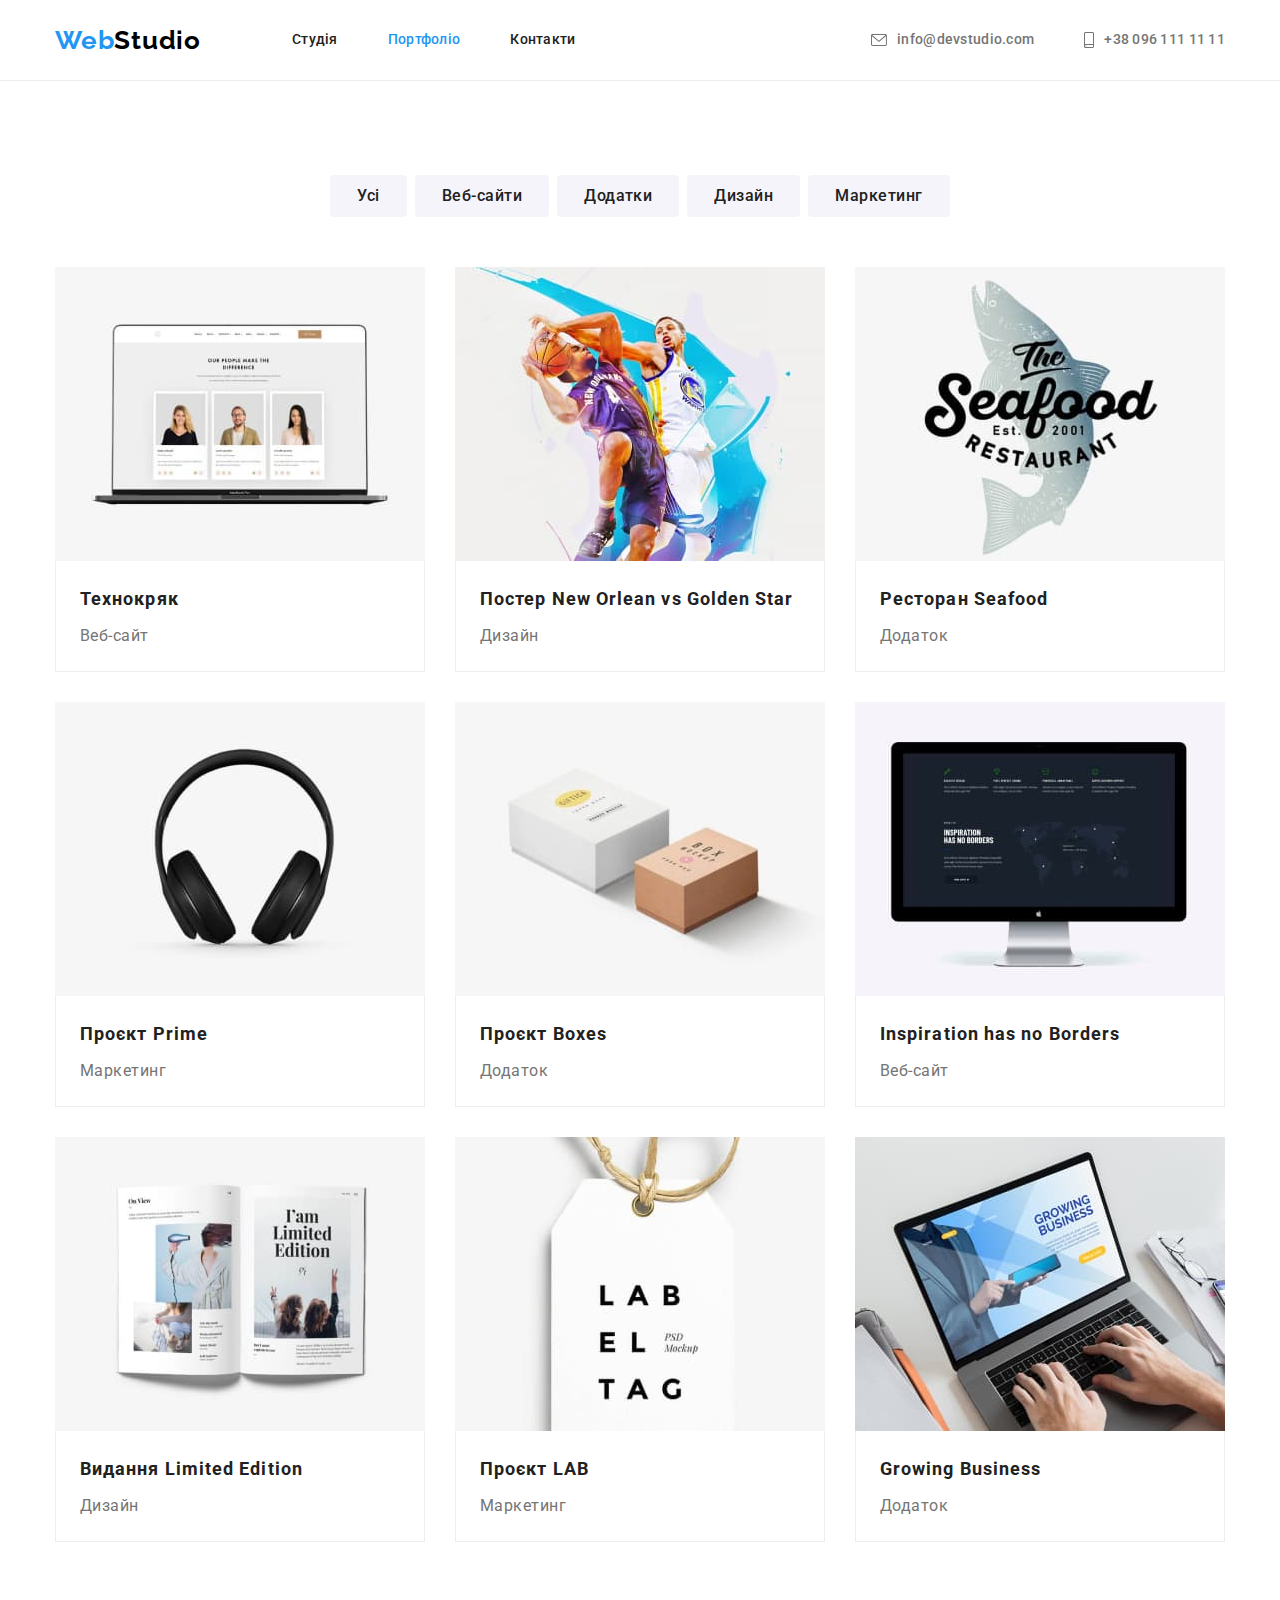
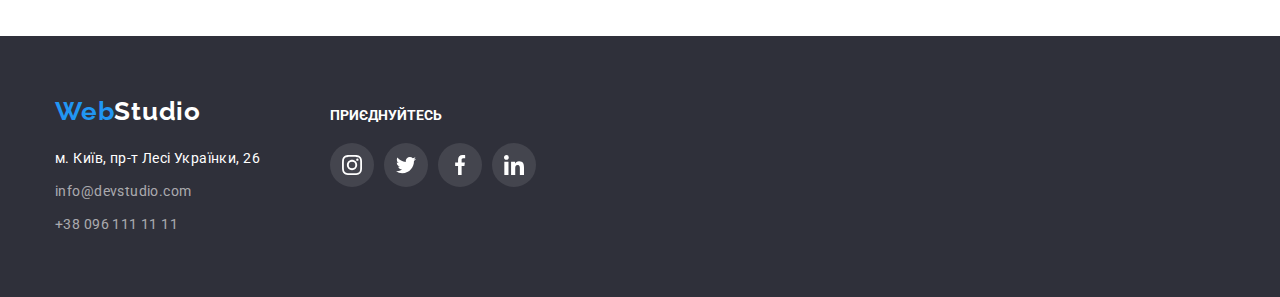
==== portfolio.html @ 3e7839a6 "ДЗ№5" ====
<!DOCTYPE html>
<html lang="uk">
  <head>
    <meta charset="UTF-8" />
    <meta http-equiv="X-UA-Compatible" content="IE=edge" />
    <meta name="viewport" content="width=device-width, initial-scale=1.0" />
    <title>Portfolio</title>
    <link rel="preconnect" href="https://fonts.googleapis.com" />
    <link rel="preconnect" href="https://fonts.gstatic.com" crossorigin />
    <link
      href="https://fonts.googleapis.com/css2?family=Raleway:wght@700&family=Roboto:wght@400;500;700;900&display=swap"
      rel="stylesheet"
    />
    <link
      rel="stylesheet"
      href="https://cdnjs.cloudflare.com/ajax/libs/modern-normalize/1.1.0/modern-normalize.min.css"
    />
    <link rel="stylesheet" href="./css/style.css" />
  </head>
  <body>
    <!--Шапка сайту-->
    <header class="page-header">
      <div class="container nav-contacts">
        <a class="logo link" href="index.html"
          >Web<span class="logo-wrap">Studio</span>
        </a>
        <nav class="main-nav">
          <ul class="nav list">
            <li class="item">
              <a class="site-nav link" href="./index.html">Студія</a>
            </li>
            <li class="item">
              <a class="site-nav link current" href="./portfolio.html"
                >Портфоліо</a
              >
            </li>
            <li class="item">
              <a class="site-nav link" href="#">Контакти</a>
            </li>
          </ul>
        </nav>
        <ul class="contacts list">
          <li class="item">
            <a class="contacts-header link" href="mailto:info@devstudio.com"
              ><svg class="contacts-icon" width="16px" height="12px">
                <use href="./imges/sprite.svg#icon-envelope"></use>
              </svg>
              info@devstudio.com
            </a>
          </li>
          <li class="item">
            <a class="contacts-header link" href="tel:+380961111111"
              ><svg class="contacts-icon" width="10px" height="16px">
                <use href="./imges/sprite.svg#icon-smartphone"></use>
              </svg>
              +38 096 111 11 11</a
            >
          </li>
        </ul>
      </div>
    </header>
    <main>
      <!--Герой-->
      <section class="section">
        <div class="container">
          <h1 class="visually-hidden">Наші проекти</h1>
          <ul class="button-portfolio list">
            <li><button class="filter-button" type="button">Усі</button></li>
            <li>
              <button class="filter-button" type="button">Веб-сайти</button>
            </li>
            <li>
              <button class="filter-button" type="button">Додатки</button>
            </li>
            <li><button class="filter-button" type="button">Дизайн</button></li>
            <li>
              <button class="filter-button" type="button">Маркетинг</button>
            </li>
          </ul>
          <ul class="list project">
            <li class="works">
              <a class="project-list link" href="#"
                ><img
                  src="./imges/technokryk.jpg"
                  alt="websit-technokryk"
                  width="370"
                />
                <div class="project-boder">
                  <h2 class="section-project">Технокряк</h2>
                  <p class="project-text">Веб-сайт</p>
                </div>
              </a>
            </li>
            <li class="works">
              <a class="project-list link" href="#"
                ><img
                  src="./imges/poster_new_orlean.jpg"
                  alt="poster-new-orlean-wih-golden-star"
                  width="370"
                />
                <div class="project-boder">
                  <h2 class="section-project">
                    Постер New Orlean vs Golden Star
                  </h2>
                  <p class="project-text">Дизайн</p>
                </div>
              </a>
            </li>
            <li class="works">
              <a class="project-list link" href="#"
                ><img
                  src="./imges/restaurant_seafood.jpg"
                  alt="banner-seafood-restaurant"
                  width="370"
                />
                <div class="project-boder">
                  <h2 class="section-project">Ресторан Seafood</h2>
                  <p class="project-text">Додаток</p>
                </div>
              </a>
            </li>
            <li class="works">
              <a class="project-list link" href="#"
                ><img
                  src="./imges/project_prime.jpg"
                  alt="headphones"
                  width="370"
                />
                <div class="project-boder">
                  <h2 class="section-project">Проєкт Prime</h2>
                  <p class="project-text">Маркетинг</p>
                </div>
              </a>
            </li>
            <li class="works">
              <a class="project-list link" href="#"
                ><img
                  src="./imges/project_box.jpg"
                  alt="two-boxes"
                  width="370"
                />
                <div class="project-boder">
                  <h2 class="section-project">Проєкт Boxes</h2>
                  <p class="project-text">Додаток</p>
                </div>
              </a>
            </li>
            <li class="works">
              <a class="project-list link" href="#"
                ><img
                  src="./imges/inspiration_hasnt_boders.jpg"
                  alt="websit-inspiration-hasnt-boders"
                  width="370"
                />
                <div class="project-boder">
                  <h2 class="section-project">Inspiration has no Borders</h2>
                  <p class="project-text">Веб-сайт</p>
                </div>
              </a>
            </li>
            <li class="works">
              <a class="project-list link" href="#"
                ><img
                  src="./imges/limitid_edition.jpg"
                  alt="book"
                  width="370"
                />
                <div class="project-boder">
                  <h2 class="section-project">Видання Limited Edition</h2>
                  <p class="project-text">Дизайн</p>
                </div>
              </a>
            </li>
            <li class="works">
              <a class="project-list link" href="#"
                ><img src="./imges/project_lab.jpg" alt="label" width="370" />
                <div class="project-boder">
                  <h2 class="section-project">Проєкт LAB</h2>
                  <p class="project-text">Маркетинг</p>
                </div>
              </a>
            </li>
            <li class="works">
              <a class="project-list link" href="#"
                ><img
                  src="./imges/growing_business.jpg"
                  alt="laptop-with-app"
                  width="370"
                />
                <div class="project-boder">
                  <h2 class="section-project">Growing Business</h2>
                  <p class="project-text">Додаток</p>
                </div>
              </a>
            </li>
          </ul>
        </div>
      </section>
    </main>
    <!--Футтер-->
    <footer class="footer">
      <div class="container footer-container">
        <div>
          <a class="logo link" href="#"
            >Web<span class="logo-footer">Studio</span>
          </a>
          <address>
            <ul class="list">
              <li class="list-footer">
                <a
                  class="footer-address link"
                  href="https://goo.gl/maps/43y1ShWH6YqDdSyP7"
                  target="_blank"
                  rel="noopener nofollow noreferrer "
                  >м. Київ, пр-т Лесі Українки, 26
                </a>
              </li>
              <li class="list-footer">
                <a class="footer-contacts link" href="mailto:info@devstudio.com"
                  >info@devstudio.com</a
                >
              </li>
              <li class="list-footer">
                <a class="footer-contacts link" href="tel:+380961111111"
                  >+38 096 111 11 11</a
                >
              </li>
            </ul>
          </address>
        </div>
        <div class="footer-icon">
          <h2 class="social-title">ПРИЄДНУЙТЕСЬ</h2>
          <ul class="footer-social-list list">
            <li>
              <a class="footer-social-icon" href="#">
                <svg width="20" height="20">
                  <use href="./imges/sprite.svg#icon-instagram"></use>
                </svg>
              </a>
            </li>
            <li>
              <a class="footer-social-icon" href="#">
                <svg width="20" height="20">
                  <use href="./imges/sprite.svg#icon-twiter"></use>
                </svg>
              </a>
            </li>
            <li>
              <a class="footer-social-icon" href="#">
                <svg width="20" height="20">
                  <use href="./imges/sprite.svg#icon-facebook"></use>
                </svg>
              </a>
            </li>
            <li>
              <a class="footer-social-icon" href="#">
                <svg width="20" height="20">
                  <use href="./imges/sprite.svg#icon-linkedin"></use>
                </svg>
              </a>
            </li>
          </ul>
        </div>
      </div>
    </footer>
  </body>
</html>
---- css/style.css ----
/*колір основного тексту #212121;*/
/*колір допоміжного тексту #757575;*/
/*білий колір #FFFFFF;*/
/*акцент  #2196F3;*/

:root {
    --main-font: 'Roboto', sans-serif;
    /*колір-змінні*/
    --main-color:#212121;
    --secondary-color:#757575;
    --akcent-color:#2196F3;
    --white-color:#FFFFFF;
    --logo-secondary-color: #000000;
    --hero-footer-background:#2F303A;
    --background-team:#F5F4FA;
    --button-hover:#188CE8;
    --footer-contact-color:rgba(255, 255, 255, 0.6);
    --icon-color: #AFB1B8;

}
body{
    background-color:var(--white-color);
    font-family:var(--main-font);
    color:var(--main-color);
    font-size: 14px;
}
.list {
    padding: 0;
    margin: 0;
    list-style: none;
}
.link {
    text-decoration: none;
    font-style: normal;
}
ul,h1,h2,h3,p{
    margin: 0;
    padding: 0;
}
img {
    display: block;
}
.container {
    margin-left: auto;
    margin-right: auto;
    padding-left: 15px;
    padding-right: 15px;
    width: 1200px;
    /* outline: 2px dashed blueviolet; */
}

 /*Шапка сайту*/
 .page-header{
    border-bottom: 1px solid #ECECEC;
 }
.nav-contacts{
    align-items: center;
    display: flex;
}
.logo{
    color: var(--akcent-color);
    font-family: 'Raleway';
    font-weight: 700;
    font-size: 26px;
    line-height: 1.19;
    letter-spacing: 0.03em;
    
}
.logo-wrap{
    color: var(--logo-secondary-color);
}
.nav{
    display: flex;
}

.nav .item +.item{
    margin-left: 50px;
}
.main-nav{
    margin-left: 91px;
}
.site-nav{
    display: block;
    padding-top: 32px;
    padding-bottom: 32px;

    color: var(--main-color);
    font-weight: 500;
    line-height: 1.14;
    letter-spacing: 0.02em
}
.site-nav:hover, .site-nav:focus{
    color: var(--akcent-color);
}
.contacts{
    display: flex;
    margin-left: auto;
}
.contacts .item + .item{
margin-left: 50px;
}
.contacts-header {
    align-items: center;
    display: flex;
    padding-top: 32px;
    padding-bottom: 32px;
    
    color: var(--secondary-color);
    font-weight: 500;
    line-height: 1.14;
    letter-spacing: 0.02em;
}
.contacts-header:hover,.contacts-header:focus{
    color: var(--akcent-color);
}
.contacts-icon{
    fill: currentColor;
    margin-right: 10px;
}

/*Герой*/
.hero{
    
    background-size: cover;
    background-position: center;
    background-repeat: no-repeat;
    background-image:linear-gradient( to right,rgba(47, 48, 58, 0.4),rgba(47, 48, 58, 0.4)),url(../imges/header.jpg);
    margin-left: auto;
    margin-right: auto;
    max-width: 1600px;
    padding-top: 200px;
    padding-bottom: 200px;
    text-align: center;
    background-color:rgba(47, 48, 58, 0.4);
}
.hero-text{
    margin-bottom: 30px;
    margin-left: auto;
    margin-right: auto;
    text-align: center;
    width: 696px;
    
    color:var(--white-color);
    font-weight: 900;
    font-size: 44px;
    line-height: 1.36;
    letter-spacing: 0.06em;
    text-transform: uppercase;

}

.hero-button{
    border-radius: 4px;
    padding: 10px 32px;
    background-color: var(--akcent-color);
    color: var(--white-color);
    cursor: pointer;
    border-color:transparent;
    box-shadow: 0px 4px 4px rgba(0, 0, 0, 0.15);
    font-family: var(--main-font);
    font-weight: 700;
    font-size: 16px;
    line-height: 1.9;
    letter-spacing: 0.06em;
}
.hero-button:hover,
.hero-button:focus {
    background-color: var(--button-hover)
}
/*Наші переваги*/
.features-icons{
    display: flex;
    justify-content: center;
    align-items: center;
    background-color: #F5F4FA;
    height: 120px;
    margin-bottom: 30px;

}
.section{
    padding-top: 94px;
    padding-bottom: 94px;    
}
.features-list{
    display: flex;
    flex-wrap: wrap;
    gap: 30px;
}
.features-list>.item{
    flex-basis: calc((100% - 90px) / 4);
}

.section.no-padding{
padding-top: 0;
}
.features-tittle{
    margin-top: 0;
    margin-bottom: 10px;
    color: var(--main-color);
    font-weight: 700;
    font-size: 14px;
    line-height: 1.14;
    letter-spacing: 0.03em;
}
.features-text{
    color: var(--secondary-color);
    font-size: 14px;
    line-height: 1.7;
    letter-spacing: 0.03em;
}
.visually-hidden{
    position: absolute;
    white-space: nowrap;
    width: 1px;
    height: 1px;
    overflow: hidden;
    border: 0;
    padding: 0;
    clip: rect(0 0 0 0);
    clip-path: inset(50%);
    margin: -1px;
}
/*Чим займаємося*/

.section-tittle{
    margin-top: 0;
    margin-bottom: 50px;

    text-align: center;
    font-weight: 700;
    font-size: 36px;
    line-height: 1.17;
    letter-spacing: 0.03em;
}
.tittle{

    display: flex;
    flex-wrap: wrap;
    gap: 30px;
    
}
.tittle .item{
flex-basis: calc((100% - 60px) / 3);
}
.tittle .item:last-child{
    margin-right: 0px;
}
/*Команда*/
.team{
    background-color:var(--background-team);
}
.personnel{
    display: flex;
    flex-wrap: wrap;
    gap: 30px;
}
.personnel .list-back{ 
flex-basis: calc((100% - 90px) / 4);
   
}
.personnel .list-back:last-child{
    margin-right: 0px;
}
.team-members{
    padding-top: 30px;
    padding-bottom: 30px;
}

.team-name{
    margin-bottom: 10px;
    text-align: center;
    margin-bottom: 10px;
    font-weight: 500;
    font-size: 16px;
    line-height: 1.19;
    letter-spacing: 0.03em;
    
}
.team-text{
    text-align: center;
    color: var(--secondary-color);
    font-size: 16px;
    line-height: 1.19;
    letter-spacing: 0.03em;
}
.list-back{
    border-radius: 0px 0px 4px 4px;
    box-shadow: 0px 1px 3px rgba(0, 0, 0, 0.12),
    0px 1px 1px rgba(0, 0, 0, 0.14),
    0px 2px 1px rgba(0, 0, 0, 0.2);
    background-color: var(--white-color);

}
.social-list{
    display: flex;
    justify-content: center;
    align-items: center;
    gap: 10px;
    margin-top: 16px;
}
.social-icons{
    fill: var(--icon-color);
    display: block;
    width: 44px;
    height: 44px;
    padding: 12px;
    border-radius: 50%;
}
.social-icons:hover,.social-icons:focus{
    fill: var(--white-color);
    background-color: var(--akcent-color);
}
/*Постійні клієнти*/
.customers-icon:hover,.customers-icon:focus{
   border-color: var(--akcent-color);
   fill: var(--akcent-color);

}
.customers-icon{
    display: flex;
    justify-content: center;
    align-items: center;
    height: 92px;
    border: 1px solid #AFB1B8;
    border-radius: 4px;
    padding: 16px 32px;
    fill: var(--icon-color);
}
.customers-list{
    display: flex;
    justify-content: center;
    align-items: center;
    gap: 30px;
}
.customers-title{
        margin-top: 0;
        margin-bottom: 50px;
        text-align: center;
        font-weight: 700;
        font-size: 36px;
        line-height: 1.17;
        letter-spacing: 0.03em
}
/*Футер*/
.footer-social-icon{
    display: block;
    border-radius: 50%;
    padding: 12px;
    width: 44px;
    height:44px;
    background-color:rgba(255, 255, 255, 0.1);
    fill: var(--white-color);
}
.footer-social-icon:hover,.footer-social-icon:focus{
    background-color: var(--akcent-color);
}
.footer-icon{
    margin-left: 70px;
}
.footer-social-list{
    gap: 10px;
    margin-top: 20px;
    display: flex;
    justify-content:center;
    align-items: center;
}
.social-title{
    color: #FFFFFF;
    font-weight: 700;
    font-size: 14px;
    line-height: 1.142;
  
}
.footer-container{
    align-items: baseline;
    display: flex;
}
.footer{
    padding-bottom: 60px;
    padding-top: 60px;
    background-color:var(--hero-footer-background) ;
}

.logo-footer {
    color: var(--white-color);
}
address{
    margin-top: 20px;
}
.list-footer:not(:last-child){
    margin-bottom: 9px;
}
.footer-address{
    color: var(--white-color);
    letter-spacing: 0.03em;
    line-height:1.71;
}
.footer-contacts{
    color:var(--footer-contact-color) ;
    letter-spacing: 0.03em;
    line-height:1.71;
}
.footer-contacts:hover, .footer-contacts:focus,.footer-address:hover,.footer-address:focus {
    color:var(--akcent-color);
}

/*Портфоліо*/
/*Проекти*/
.filter-button{
padding: 6px 25px;
border-radius: 4px ;
color: var(--main-color);
border-color: transparent;
cursor: pointer;
background: var(--background-team);
font-family: inherit;
font-weight: 500;
font-size: 16px;
line-height: 1.62;
text-align: center;
letter-spacing: 0.03em;
}
.filter-button:hover,.filter-button:focus{
box-shadow: 0px 3px 1px rgba(0, 0, 0, 0.1), 0px 1px 2px rgba(0, 0, 0, 0.08), 0px 2px 2px rgba(0, 0, 0, 0.12);
color: var(--white-color);
background: var(--akcent-color);
}
.button-portfolio{
    gap: 8px;
    margin-bottom: 50px;
    display: flex;
    flex-wrap: wrap;
    justify-content: center;


    /* background-color: tomato; */
}

.project{
    display: flex;
    flex-wrap:wrap ;
    gap: 30px;
}
.works{
 flex-basis:calc((100% - 60px) / 3) ; 
}
.project-list{
    display: block;
}
.project-list:hover, .project-list:focus{
    box-shadow: 0px 1px 1px rgba(0, 0, 0, 0.12), 0px 4px 4px rgba(0, 0, 0, 0.06), 1px 4px 6px rgba(0, 0, 0, 0.16); 
}
.section-project{
    margin-top: 0;
    margin-bottom: 4px;
    color: var(--main-color);
    font-weight: 700;
    font-size: 18px;
    line-height: 2;
    letter-spacing: 0.06em;
}

.project-text{
    color: var(--secondary-color);
    font-size: 16px;
    line-height: 1.88;
    letter-spacing: 0.03em;
}
.project-boder{
    padding: 20px 24px;
    border-right-width: 1px;
    border-right-style: solid;
    border-right-color: #EEEEEE;
    border-left-width: 1px;
    border-left-style: solid;
    border-left-color: #EEEEEE;
    border-bottom-width: 1px;
    border-bottom-style: solid;
    border-bottom-color: #EEEEEE;

}
.current{
    color: var(--akcent-color);
}
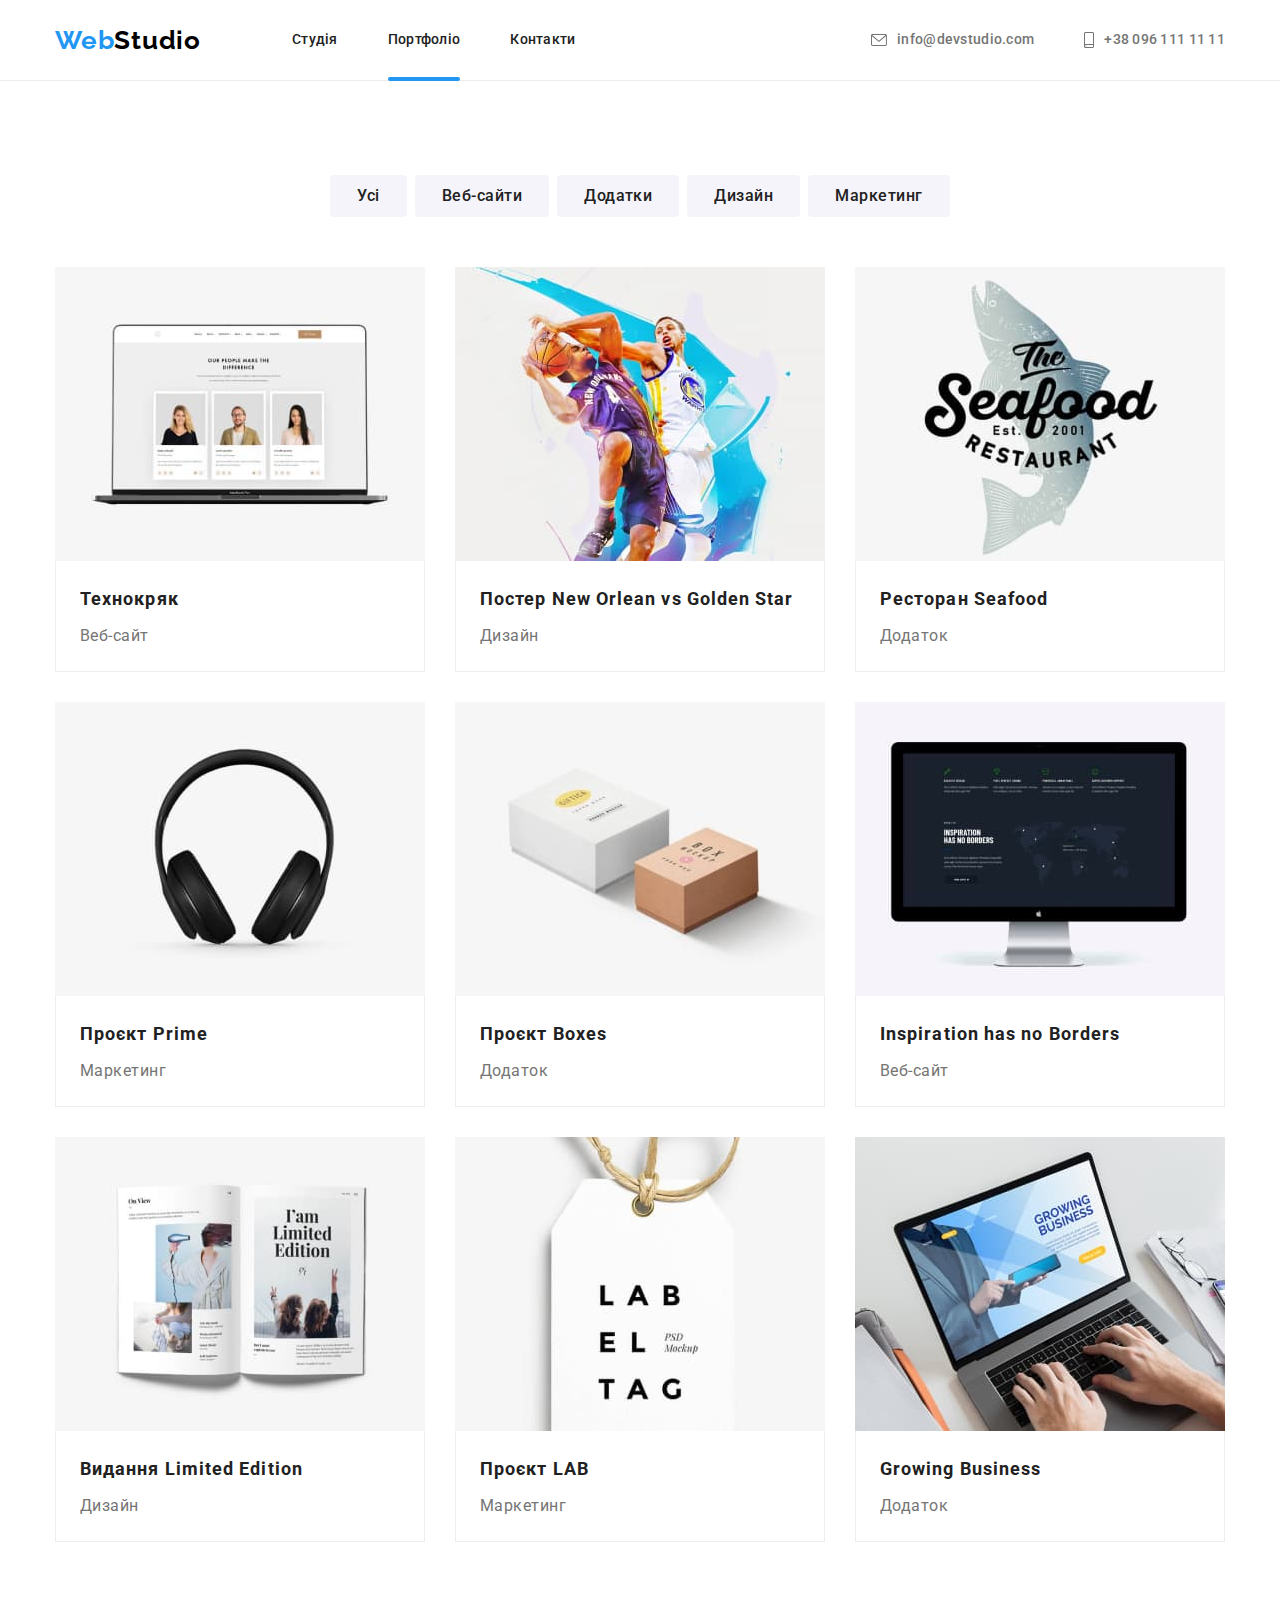
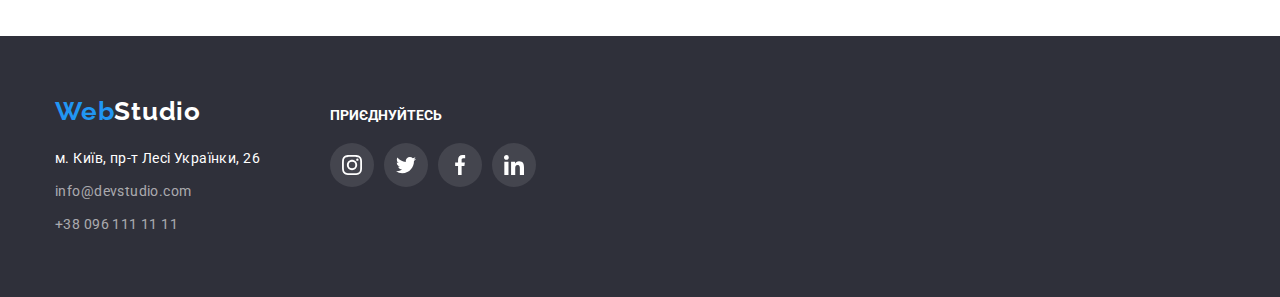
==== commit d6ffdec6: "ДЗ№5" ====
--- a/portfolio.html
+++ b/portfolio.html
@@ -79,12 +79,22 @@
           </ul>
           <ul class="list project">
             <li class="works">
-              <a class="project-list link" href="#"
-                ><img
-                  src="./imges/technokryk.jpg"
-                  alt="websit-technokryk"
-                  width="370"
-                />
+              <a class="project-list link" href="#">
+                <div class="overlay">
+                  <img
+                    src="./imges/technokryk.jpg"
+                    alt="websit-technokryk"
+                    width="370"
+                  />
+                  <div class="overlay-hover">
+                    <p class="overlay-text">
+                      Ресурс пропонує комплексні пропозиції з різним рівнем
+                      функціоналу та сервісів. Все це дозволить відвідувачу
+                      отримати вичерпні відомості про компанію чи приватну
+                      особу.
+                    </p>
+                  </div>
+                </div>
                 <div class="project-boder">
                   <h2 class="section-project">Технокряк</h2>
                   <p class="project-text">Веб-сайт</p>
--- a/css/style.css
+++ b/css/style.css
@@ -16,6 +16,7 @@
     --button-hover:#188CE8;
     --footer-contact-color:rgba(255, 255, 255, 0.6);
     --icon-color: #AFB1B8;
+    --akcent-color-transparency:rgba(33, 150, 243, 0.9);
 
 }
 body{
@@ -33,7 +34,7 @@
     text-decoration: none;
     font-style: normal;
 }
-ul,h1,h2,h3,p{
+ul,h1,h2,h3,h4,h5,h6,p{
     margin: 0;
     padding: 0;
 }
@@ -47,6 +48,21 @@
     padding-right: 15px;
     width: 1200px;
     /* outline: 2px dashed blueviolet; */
+}
+.current {
+    position: relative;
+    color: var(--akcent-color);
+}
+
+.current::after {
+    content: '';
+    position: absolute;
+    display: block;
+    bottom: -1px;
+    width: 100%;
+    height: 4px;
+    background-color: var(--akcent-color);
+    border-radius: 2px;
 }
 
  /*Шапка сайту*/
@@ -221,6 +237,28 @@
     margin: -1px;
 }
 /*Чим займаємося*/
+.item{
+    position: relative;
+}
+.tittle-text{
+    position: absolute;
+    bottom: 0;
+
+    display: flex;
+    justify-content: center;
+    align-items: center;
+    height: 70px;
+    width: 100%;
+    background-color:  rgba(47, 48, 58, 0.8);
+
+    color: var(--white-color);
+    font-style: normal;
+    font-weight: 700;
+    font-size: 14px;
+    line-height: 1.14;
+    letter-spacing: 0.03em;
+    text-transform: uppercase;
+}
 
 .section-tittle{
     margin-top: 0;
@@ -431,9 +469,6 @@
     display: flex;
     flex-wrap: wrap;
     justify-content: center;
-
-
-    /* background-color: tomato; */
 }
 
 .project{
@@ -459,7 +494,34 @@
     line-height: 2;
     letter-spacing: 0.06em;
 }
-
+.overlay{
+    position:relative;
+    overflow: hidden;
+}
+.overlay::before{
+    position: absolute;
+    content: '';
+    display: inline-block;
+    width: 100%;
+    height: 100%;
+    background-color: var(--akcent-color-transparency);
+    opacity: 0;
+}
+.overlay:hover::before,.overlay:focus::before,.overlay-text:hover,.overlay-text:focus{
+    opacity: 1;
+}
+
+.overlay-text{
+    position: absolute;
+    top: 64px;
+    left: 24px;
+    opacity: 0;
+
+    color: var(--white-color);
+    font-size: 18px;
+    line-height: 1.56;
+    letter-spacing: 0.03em;
+}
 .project-text{
     color: var(--secondary-color);
     font-size: 16px;
@@ -479,6 +541,3 @@
     border-bottom-color: #EEEEEE;
 
 }
-.current{
-    color: var(--akcent-color);
-}
